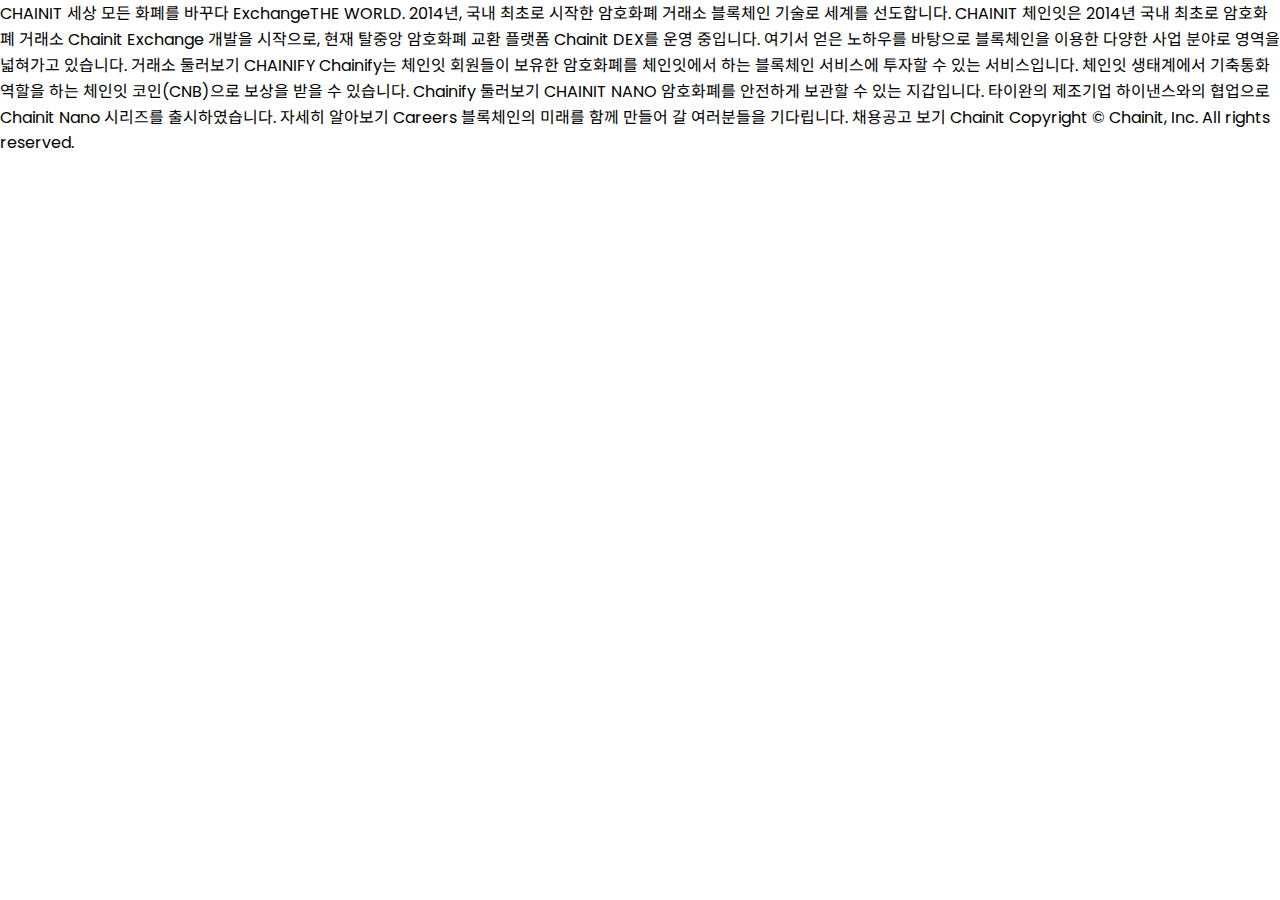
==== 1주차/2. CSS 핵심 개념/Chainit/index.html @ c3ed986a "Chainit" ====
<!DOCTYPE html>
<html>
    <head>
        <meta charset="utf-8" />
        <title>Chainit</title>
        <link rel="preconnect" href="https://fonts.googleapis.com" />
        <link rel="preconnect" href="https://fonts.gstatic.com" crossorigin />
        <link
            href="https://fonts.googleapis.com/css2?family=Noto+Sans+KR:wght@400;700&family=Poppins:wght@400;700&display=swap"
            rel="stylesheet"
        />
        <link rel="stylesheet" href="style.css" />
    </head>
    <body>
        CHAINIT 세상 모든 화폐를 바꾸다 ExchangeTHE WORLD. 2014년, 국내 최초로 시작한 암호화폐
        거래소 블록체인 기술로 세계를 선도합니다. CHAINIT 체인잇은 2014년 국내 최초로 암호화폐
        거래소 Chainit Exchange 개발을 시작으로, 현재 탈중앙 암호화폐 교환 플랫폼 Chainit DEX를 운영
        중입니다. 여기서 얻은 노하우를 바탕으로 블록체인을 이용한 다양한 사업 분야로 영역을 넓혀가고
        있습니다. 거래소 둘러보기 CHAINIFY Chainify는 체인잇 회원들이 보유한 암호화폐를 체인잇에서
        하는 블록체인 서비스에 투자할 수 있는 서비스입니다. 체인잇 생태계에서 기축통화 역할을 하는
        체인잇 코인(CNB)으로 보상을 받을 수 있습니다. Chainify 둘러보기 CHAINIT NANO 암호화폐를
        안전하게 보관할 수 있는 지갑입니다. 타이완의 제조기업 하이낸스와의 협업으로 Chainit Nano
        시리즈를 출시하였습니다. 자세히 알아보기 Careers 블록체인의 미래를 함께 만들어 갈 여러분들을
        기다립니다. 채용공고 보기 Chainit Copyright © Chainit, Inc. All rights reserved.
    </body>
</html>
---- 1주차/2. CSS 핵심 개념/Chainit/style.css ----
* {
    box-sizing: border-box;
}

body {
    font-family: Poppins, "Noto Sans KR", sans-serif;
    margin: 0;
}
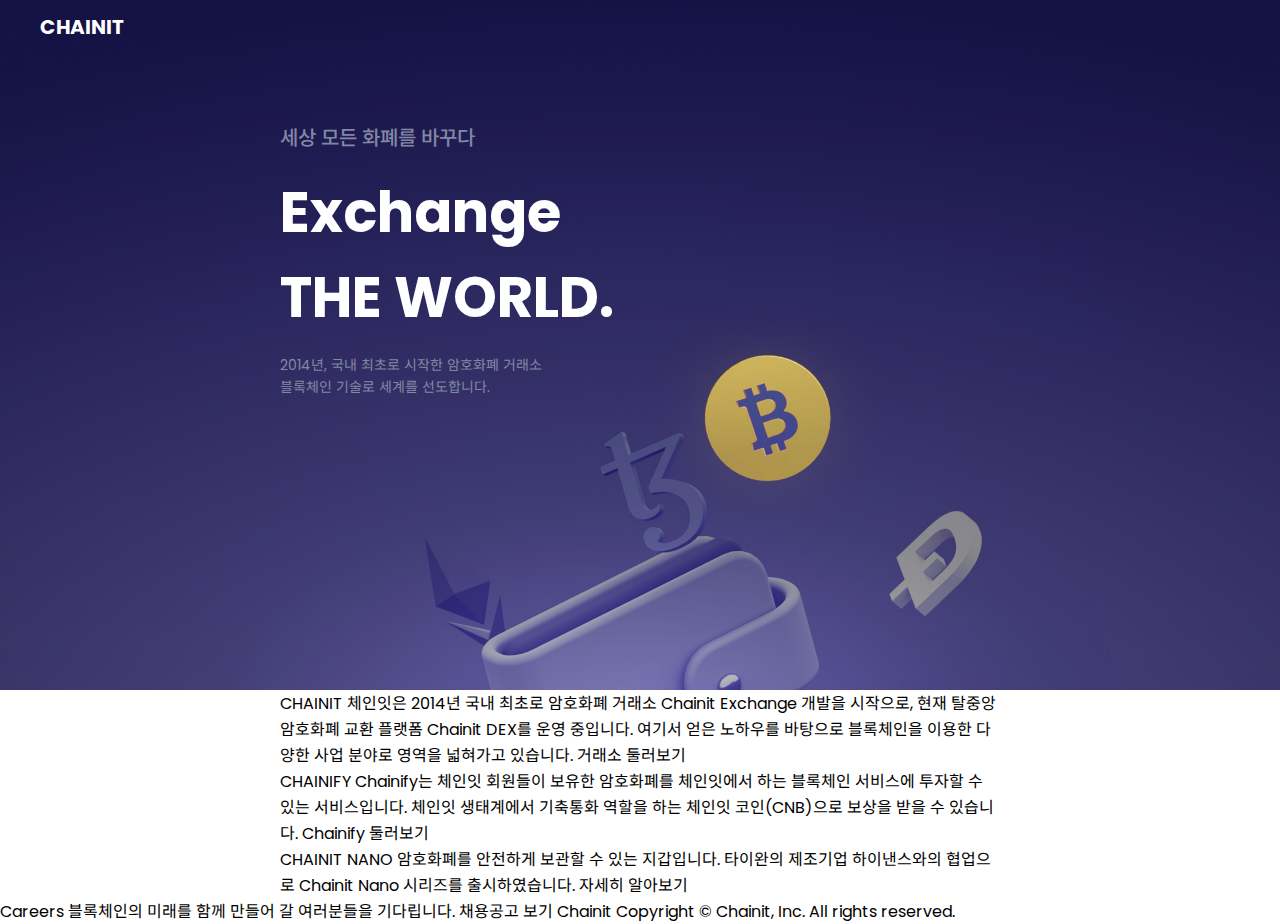
==== commit 9e67e713: "main 완성" ====
--- a/1주차/2. CSS 핵심 개념/Chainit/index.html
+++ b/1주차/2. CSS 핵심 개념/Chainit/index.html
@@ -12,15 +12,37 @@
         <link rel="stylesheet" href="style.css" />
     </head>
     <body>
-        CHAINIT 세상 모든 화폐를 바꾸다 ExchangeTHE WORLD. 2014년, 국내 최초로 시작한 암호화폐
-        거래소 블록체인 기술로 세계를 선도합니다. CHAINIT 체인잇은 2014년 국내 최초로 암호화폐
-        거래소 Chainit Exchange 개발을 시작으로, 현재 탈중앙 암호화폐 교환 플랫폼 Chainit DEX를 운영
-        중입니다. 여기서 얻은 노하우를 바탕으로 블록체인을 이용한 다양한 사업 분야로 영역을 넓혀가고
-        있습니다. 거래소 둘러보기 CHAINIFY Chainify는 체인잇 회원들이 보유한 암호화폐를 체인잇에서
-        하는 블록체인 서비스에 투자할 수 있는 서비스입니다. 체인잇 생태계에서 기축통화 역할을 하는
-        체인잇 코인(CNB)으로 보상을 받을 수 있습니다. Chainify 둘러보기 CHAINIT NANO 암호화폐를
-        안전하게 보관할 수 있는 지갑입니다. 타이완의 제조기업 하이낸스와의 협업으로 Chainit Nano
-        시리즈를 출시하였습니다. 자세히 알아보기 Careers 블록체인의 미래를 함께 만들어 갈 여러분들을
-        기다립니다. 채용공고 보기 Chainit Copyright © Chainit, Inc. All rights reserved.
+        <div class="content">
+            <div class="main">
+                <h2 class="logo">CHAINIT</h2>
+                <div class="section">
+                    <h2 class="mTitle">세상 모든 화폐를 바꾸다</h2>
+                    <h2 class="lTitle">Exchange<br />THE WORLD.</h2>
+                    <p class="sTitle">
+                        2014년, 국내 최초로 시작한 암호화폐 거래소 <br />
+                        블록체인 기술로 세계를 선도합니다.
+                    </p>
+                </div>
+            </div>
+            <div class="section">
+                CHAINIT 체인잇은 2014년 국내 최초로 암호화폐 거래소 Chainit Exchange 개발을
+                시작으로, 현재 탈중앙 암호화폐 교환 플랫폼 Chainit DEX를 운영 중입니다. 여기서 얻은
+                노하우를 바탕으로 블록체인을 이용한 다양한 사업 분야로 영역을 넓혀가고 있습니다.
+                거래소 둘러보기
+            </div>
+            <div class="section">
+                CHAINIFY Chainify는 체인잇 회원들이 보유한 암호화폐를 체인잇에서 하는 블록체인
+                서비스에 투자할 수 있는 서비스입니다. 체인잇 생태계에서 기축통화 역할을 하는 체인잇
+                코인(CNB)으로 보상을 받을 수 있습니다. Chainify 둘러보기
+            </div>
+            <div class="section">
+                CHAINIT NANO 암호화폐를 안전하게 보관할 수 있는 지갑입니다. 타이완의 제조기업
+                하이낸스와의 협업으로 Chainit Nano 시리즈를 출시하였습니다. 자세히 알아보기
+            </div>
+        </div>
+        <div class="footer">
+            Careers 블록체인의 미래를 함께 만들어 갈 여러분들을 기다립니다. 채용공고 보기 Chainit
+            Copyright © Chainit, Inc. All rights reserved.
+        </div>
     </body>
 </html>
--- a/1주차/2. CSS 핵심 개념/Chainit/style.css
+++ b/1주차/2. CSS 핵심 개념/Chainit/style.css
@@ -6,3 +6,44 @@
     font-family: Poppins, "Noto Sans KR", sans-serif;
     margin: 0;
 }
+
+.main {
+    background-image: url("bg.png");
+    background-repeat: no-repeat;
+    background-position: center;
+    background-size: cover;
+    padding: 12px 0;
+}
+
+.logo {
+    margin: 0 40px;
+    font-size: 20px;
+    font-weight: 700;
+    color: #ffffff;
+}
+
+.section {
+    width: 720px;
+    margin: 0 auto;
+}
+
+.main .mTitle {
+    margin-top: 80px;
+    font-size: 20px;
+    font-weight: 500;
+    color: #8287a4;
+}
+
+.main .lTitle {
+    margin: 12px 0;
+    font-size: 56px;
+    font-weight: 700;
+    color: #ffffff;
+}
+
+.main .sTitle {
+    margin: 14px 0 280px;
+    font-size: 14px;
+    font-weight: 400;
+    color: #8287a4;
+}
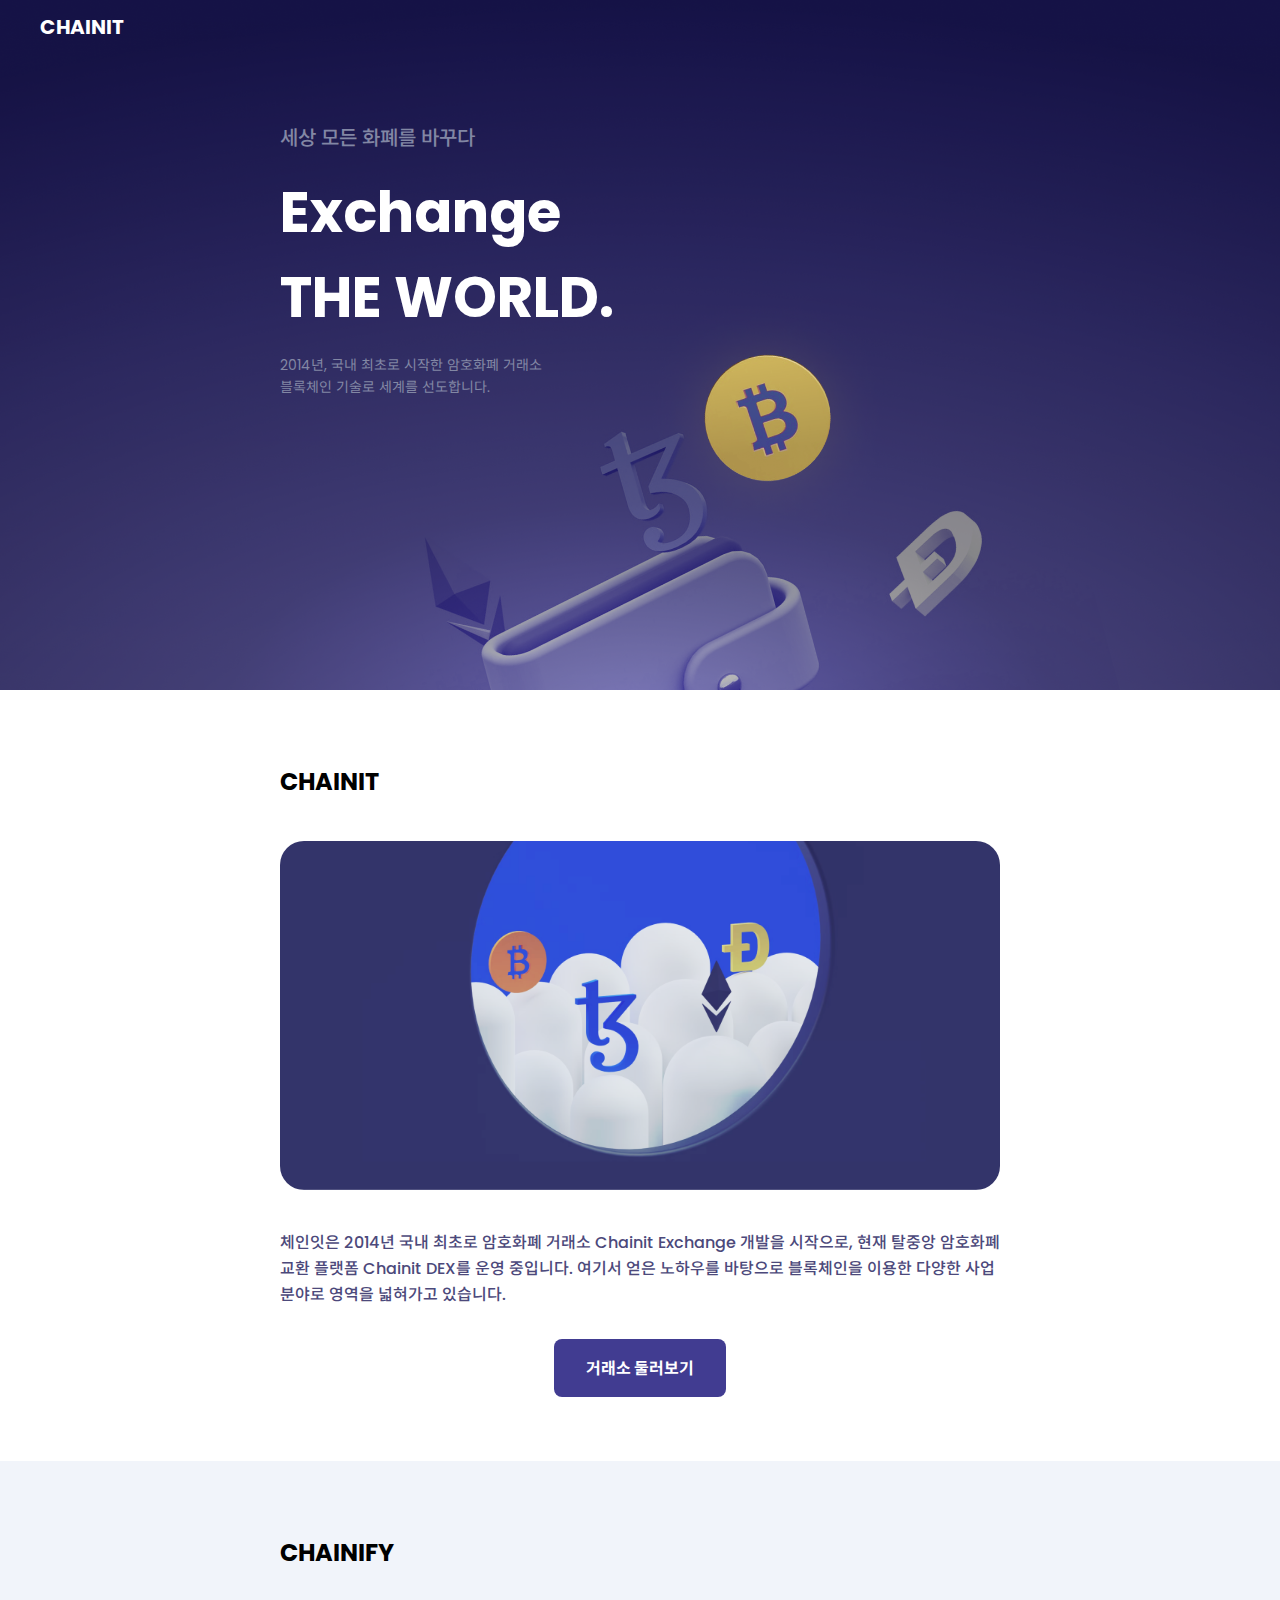
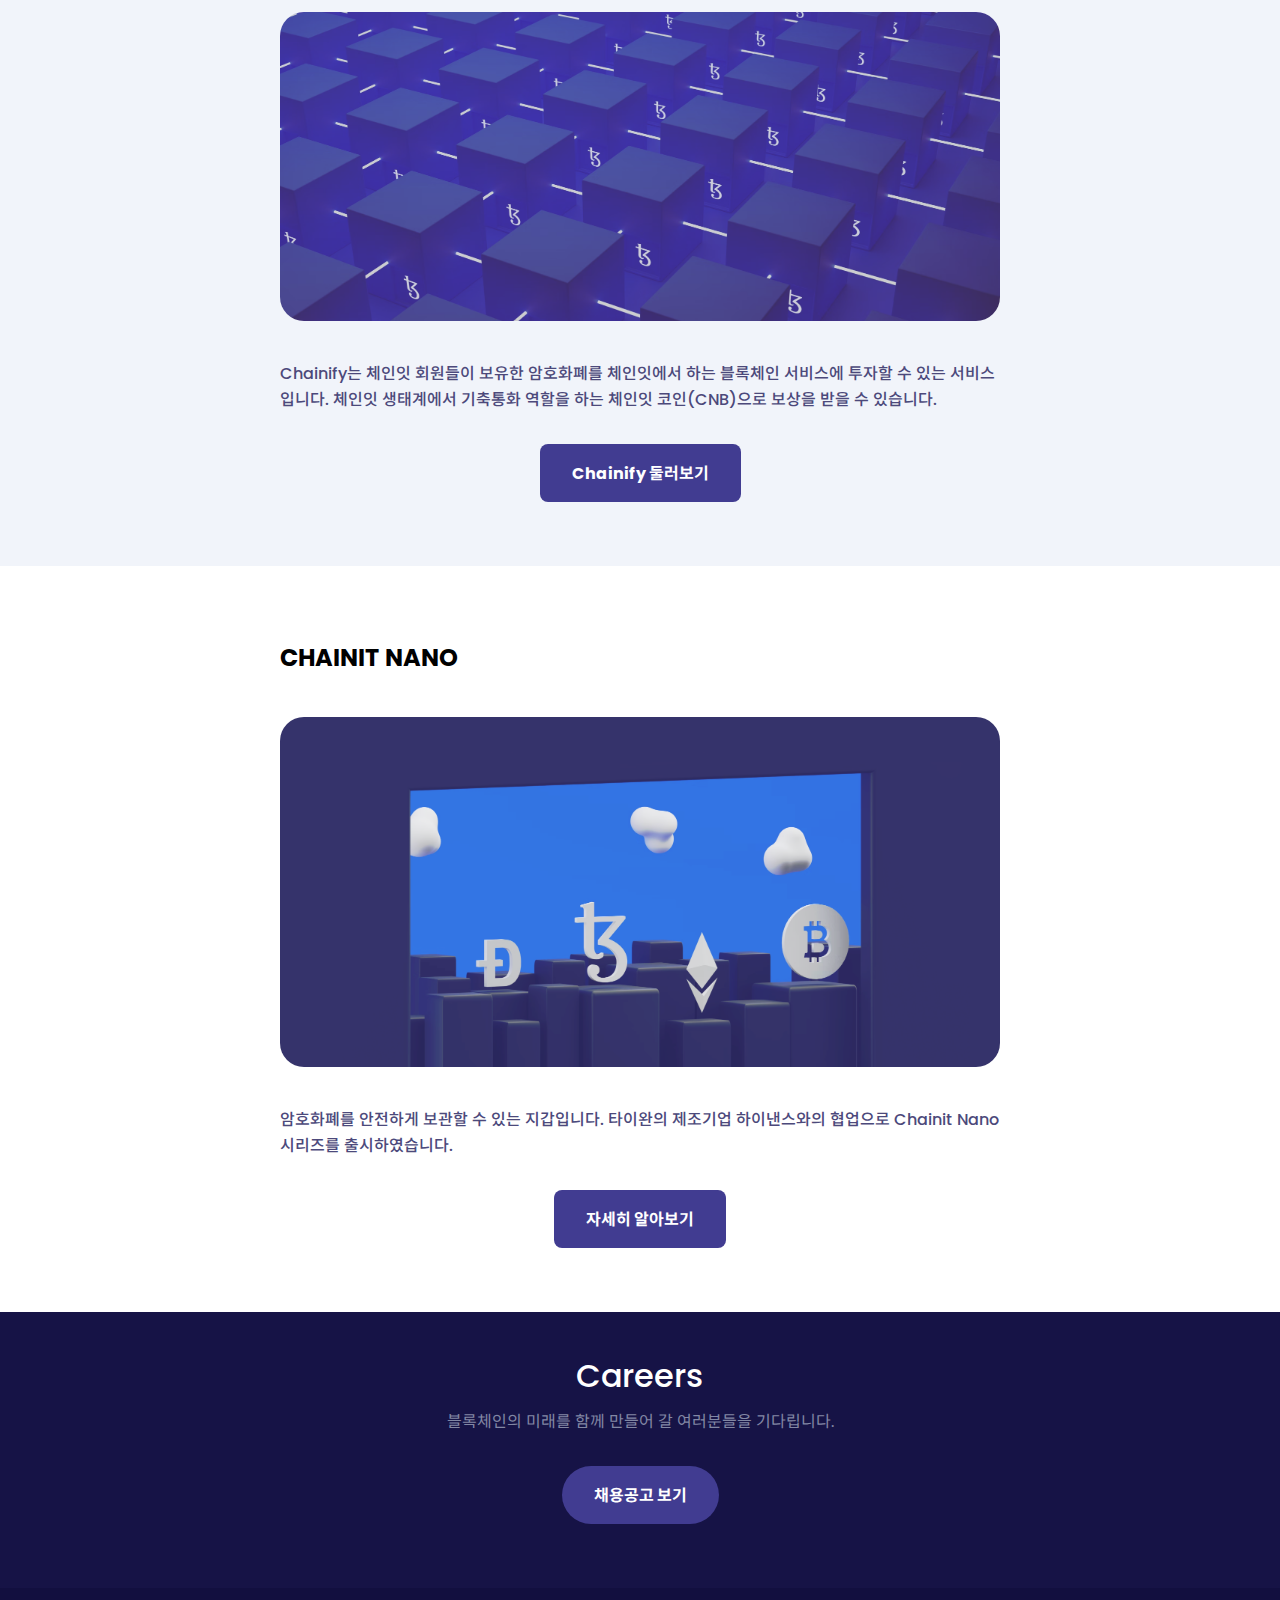
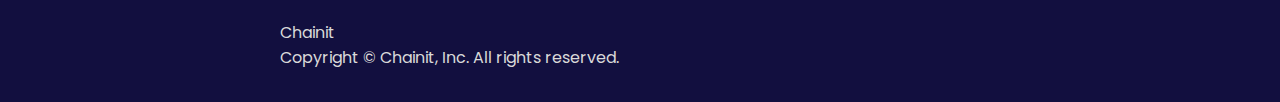
==== commit 370dec10: "구현 완료" ====
--- a/1주차/2. CSS 핵심 개념/Chainit/index.html
+++ b/1주차/2. CSS 핵심 개념/Chainit/index.html
@@ -24,25 +24,64 @@
                     </p>
                 </div>
             </div>
-            <div class="section">
-                CHAINIT 체인잇은 2014년 국내 최초로 암호화폐 거래소 Chainit Exchange 개발을
-                시작으로, 현재 탈중앙 암호화폐 교환 플랫폼 Chainit DEX를 운영 중입니다. 여기서 얻은
-                노하우를 바탕으로 블록체인을 이용한 다양한 사업 분야로 영역을 넓혀가고 있습니다.
-                거래소 둘러보기
+            <div class="sub1">
+                <div class="section">
+                    <h2 class="title">CHAINIT</h2>
+                    <img class="imgChainit" src="chainit.png" />
+                    <p class="explanation">
+                        체인잇은 2014년 국내 최초로 암호화폐 거래소 Chainit Exchange 개발을
+                        시작으로, 현재 탈중앙 암호화폐 교환 플랫폼 Chainit DEX를 운영 중입니다.
+                        여기서 얻은 노하우를 바탕으로 블록체인을 이용한 다양한 사업 분야로 영역을
+                        넓혀가고 있습니다.
+                    </p>
+                    <div class="button-container">
+                        <a class="button">거래소 둘러보기</a>
+                    </div>
+                </div>
             </div>
-            <div class="section">
-                CHAINIFY Chainify는 체인잇 회원들이 보유한 암호화폐를 체인잇에서 하는 블록체인
-                서비스에 투자할 수 있는 서비스입니다. 체인잇 생태계에서 기축통화 역할을 하는 체인잇
-                코인(CNB)으로 보상을 받을 수 있습니다. Chainify 둘러보기
+            <div class="sub2">
+                <div class="section">
+                    <h2 class="title">CHAINIFY</h2>
+                    <img src="chainify.png" />
+                    <p class="explanation">
+                        Chainify는 체인잇 회원들이 보유한 암호화폐를 체인잇에서 하는 블록체인
+                        서비스에 투자할 수 있는 서비스입니다. 체인잇 생태계에서 기축통화 역할을 하는
+                        체인잇 코인(CNB)으로 보상을 받을 수 있습니다.
+                    </p>
+                    <div class="button-container">
+                        <a class="button">Chainify 둘러보기</a>
+                    </div>
+                </div>
             </div>
-            <div class="section">
-                CHAINIT NANO 암호화폐를 안전하게 보관할 수 있는 지갑입니다. 타이완의 제조기업
-                하이낸스와의 협업으로 Chainit Nano 시리즈를 출시하였습니다. 자세히 알아보기
+            <div class="sub3">
+                <div class="section">
+                    <h2 class="title">CHAINIT NANO</h2>
+                    <img src="chainit-nano.png" />
+                    <p class="explanation">
+                        암호화폐를 안전하게 보관할 수 있는 지갑입니다. 타이완의 제조기업
+                        하이낸스와의 협업으로 Chainit Nano 시리즈를 출시하였습니다.
+                    </p>
+                    <div class="button-container">
+                        <a class="button">자세히 알아보기</a>
+                    </div>
+                </div>
+            </div>
+            <div class="sub4">
+                <div class="section">
+                    <h2 class="last_title">Careers</h2>
+                    <p class="last_explanation">
+                        블록체인의 미래를 함께 만들어 갈 여러분들을 기다립니다.
+                    </p>
+                    <div class="button-container">
+                        <a class="last_button">채용공고 보기</a>
+                    </div>
+                </div>
             </div>
         </div>
         <div class="footer">
-            Careers 블록체인의 미래를 함께 만들어 갈 여러분들을 기다립니다. 채용공고 보기 Chainit
-            Copyright © Chainit, Inc. All rights reserved.
+            <div class="section">
+                <p>Chainit <br />Copyright © Chainit, Inc. All rights reserved.</p>
+            </div>
         </div>
     </body>
 </html>
--- a/1주차/2. CSS 핵심 개념/Chainit/style.css
+++ b/1주차/2. CSS 핵심 개념/Chainit/style.css
@@ -20,6 +20,12 @@
     font-size: 20px;
     font-weight: 700;
     color: #ffffff;
+}
+
+.sub1,
+.sub2,
+.sub3 {
+    padding: 74px 0 0;
 }
 
 .section {
@@ -47,3 +53,74 @@
     font-weight: 400;
     color: #8287a4;
 }
+
+.title {
+    margin: 0 0;
+}
+
+img {
+    margin: 42px 0 32px;
+    width: 100%;
+    border-radius: 24px;
+}
+
+.explanation {
+    font-size: 16px;
+    font-weight: 500;
+    color: #4c497b;
+}
+
+p {
+    margin: 0;
+}
+
+.button-container {
+    text-align: center;
+}
+
+.button,
+.last_button {
+    display: inline-block;
+    margin: 32px 0 64px;
+    padding: 16px 32px;
+    background-color: #413c91;
+    border-radius: 8px;
+    font-size: 16px;
+    font-weight: 700;
+    color: #ffffff;
+}
+
+.sub2 {
+    background-color: #f1f4fa;
+}
+
+.sub4 {
+    padding: 40px 0 0;
+    background-color: #161346;
+    text-align: center;
+}
+
+.last_title {
+    margin: 0 0 8px;
+    font-size: 32px;
+    font-weight: 500;
+    color: #ffffff;
+}
+
+.last_explanation {
+    font-size: 16px;
+    font-weight: 400;
+    color: #8287a4;
+}
+
+.last_button {
+    border-radius: 9999px;
+}
+
+.footer {
+    padding: 32px 0;
+    background-color: #120f3f;
+    font-size: 16px;
+    font-weight: 400;
+    color: #d9d9d9;
+}
